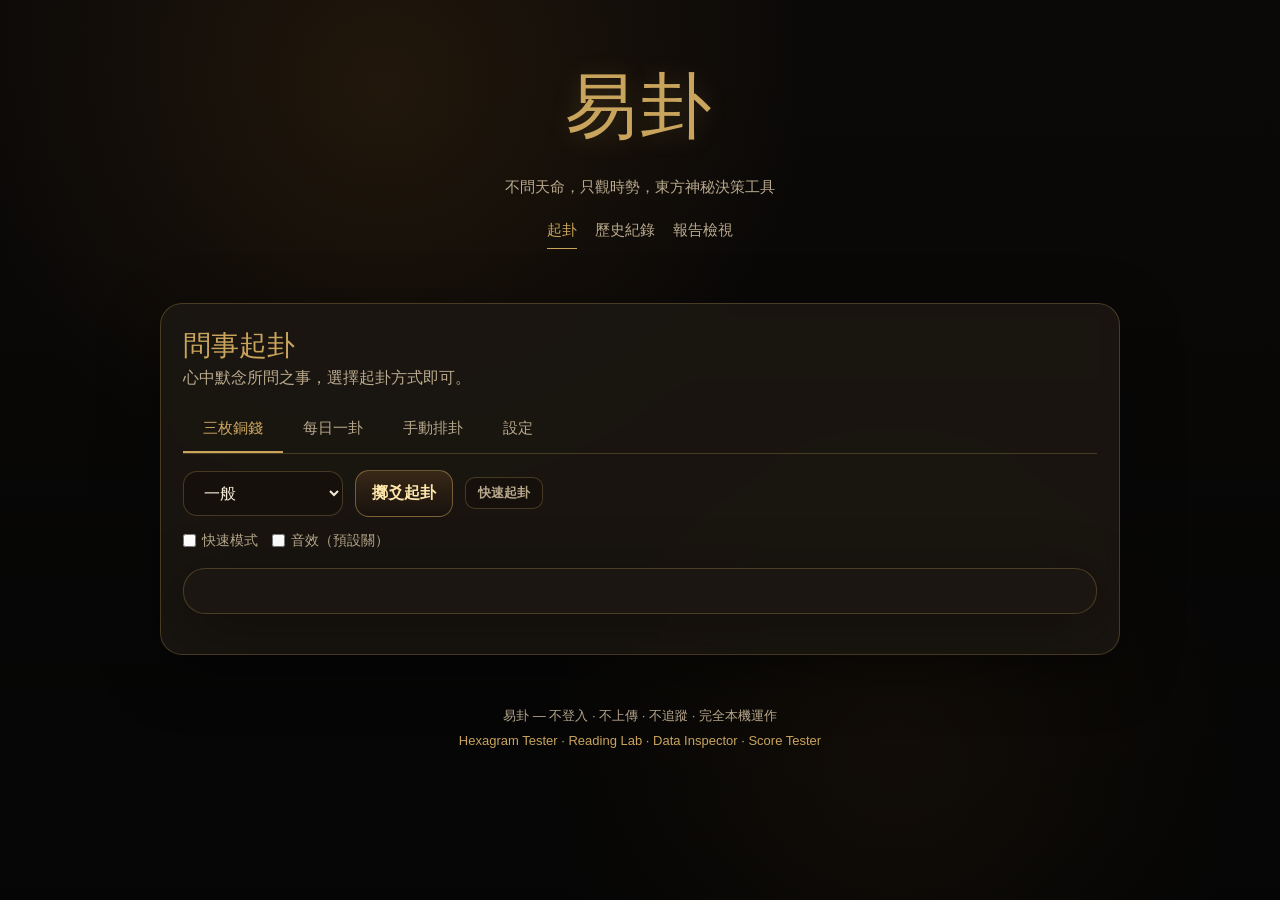
==== index.html @ 6bf77e1f "Zero1Matrix — Waves 01-05 LineCategory gold complete (1440/4608). All 7 checkers + 5 frozen hashes P" ====
<!doctype html>
<html lang="zh-Hant">
<head>
  <meta charset="utf-8">
  <meta name="viewport" content="width=device-width,initial-scale=1">
  <meta name="description" content="易卦 — 不問天命，只觀時勢，東方神秘決策工具">
  <meta name="theme-color" content="#080706">
  <title>易卦 — 易經起卦與解卦</title>
  <link rel="stylesheet" href="./src/css/app.css">
  <link rel="stylesheet" href="./src/css/coin.css">
  <link rel="manifest" href="./manifest.webmanifest">
</head>
<body>
  <header>
    <div class="logo">易卦</div>
    <div class="subtitle">不問天命，只觀時勢，東方神秘決策工具</div>
    <nav>
      <a href="./index.html" class="active">起卦</a>
      <a href="./history.html">歷史紀錄</a>
      <a href="./report-viewer.html">報告檢視</a>
    </nav>
  </header>

  <main>
    <section class="card">
      <h1>問事起卦</h1>
      <p class="muted">心中默念所問之事，選擇起卦方式即可。</p>

      <div class="tabs" style="margin-top:14px">
        <div class="tab active" data-tab="tab-coin">三枚銅錢</div>
        <div class="tab" data-tab="tab-daily">每日一卦</div>
        <div class="tab" data-tab="tab-manual">手動排卦</div>
        <div class="tab" data-tab="tab-settings">設定</div>
      </div>

      <div class="tab-content active" id="tab-coin">
        <div class="controls" style="margin-top:14px">
          <select id="category"></select>
          <button id="cast">擲爻起卦</button>
          <button id="fastCast" class="secondary small">快速起卦</button>
        </div>
        <div class="setting-row">
          <label><input type="checkbox" id="fastMode"> 快速模式</label>
          <label><input type="checkbox" id="soundEnabled"> 音效（預設關）</label>
        </div>
        <section class="card" style="margin-top:16px">
          <div id="coinMount"></div>
        </section>
      </div>

      <div class="tab-content" id="tab-daily" style="display:none">
        <p class="muted" style="margin-top:12px">每日一卦是今日提醒，以當日日期作為固定種子，本日所有人看到的卦象相同。</p>
        <div class="controls" style="margin-top:14px">
          <select id="dailyCategory"></select>
          <button id="dailyCast">取得今日一卦</button>
        </div>
        <div id="dailyCoinMount" style="margin-top:12px"></div>
      </div>

      <div class="tab-content" id="tab-manual" style="display:none">
        <p class="muted" style="margin-top:12px">手動輸入六爻值（bottom-up：value[0]=初爻），6=老陰 7=少陽 8=少陰 9=老陽。</p>
        <div style="display:flex;gap:8px;flex-wrap:wrap;margin-top:12px;align-items:center">
          <label class="muted text-sm">初</label><input type="number" id="ml0" min="6" max="9" value="7" style="width:56px;text-align:center">
          <label class="muted text-sm">二</label><input type="number" id="ml1" min="6" max="9" value="7" style="width:56px;text-align:center">
          <label class="muted text-sm">三</label><input type="number" id="ml2" min="6" max="9" value="7" style="width:56px;text-align:center">
          <label class="muted text-sm">四</label><input type="number" id="ml3" min="6" max="9" value="7" style="width:56px;text-align:center">
          <label class="muted text-sm">五</label><input type="number" id="ml4" min="6" max="9" value="7" style="width:56px;text-align:center">
          <label class="muted text-sm">上</label><input type="number" id="ml5" min="6" max="9" value="7" style="width:56px;text-align:center">
          <select id="manualCategory" style="min-width:120px"></select>
          <button id="manualCast">排卦</button>
        </div>
      </div>

      <div class="tab-content" id="tab-settings" style="display:none">
        <div style="margin-top:12px;display:flex;flex-direction:column;gap:12px">
          <label class="text-sm"><input type="checkbox" id="cfgFastMode"> 快速模式（跳過動畫，立即產出結果）</label>
          <label class="text-sm"><input type="checkbox" id="cfgSound"> 音效（擲爻時播放系統提示音）</label>
        </div>
        <p class="muted text-sm" style="margin-top:14px">安全聲明：易卦不做醫療診斷、不給具體投資指令、不取代法律意見、不輸出恐嚇式斷語。</p>
      </div>
    </section>

    <div id="result"></div>
  </main>

  <footer style="text-align:center;padding:32px 0;color:var(--muted);font-size:13px">
    <p>易卦 — 不登入 · 不上傳 · 不追蹤 · 完全本機運作</p>
    <p style="margin-top:4px">
      <a href="./tools/hexagram-tester.html">Hexagram Tester</a> ·
      <a href="./tools/reading-lab.html">Reading Lab</a> ·
      <a href="./tools/data-inspector.html">Data Inspector</a> ·
      <a href="./tools/score-tester.html">Score Tester</a>
    </p>
  </footer>

  <script src="./src/data/categories.data.js"></script>
  <script src="./src/data/hexagrams.data.js"></script>
  <script src="./src/data/lines.data.js"></script>
  <script src="./src/data/categoryInterpretations.data.js"></script>
  <script src="./src/data/pairInterpretations.data.js"></script>
  <script src="./src/data/templates.data.js"></script>
  <script src="./src/data/reflectionQuestions.data.js"></script>
  <script src="./src/data/lineCategoryInterpretations.data.js"></script>
  <script src="./src/data/actionSuggestions.data.js"></script>
  <script src="./src/data/riskWarnings.data.js"></script>
  <script src="./src/js/core.js"></script>
  <script src="./src/js/coin-animation.js"></script>
  <script src="./src/js/app.js"></script>

  <script>
    if ("serviceWorker" in navigator && location.protocol === "https:") {
      navigator.serviceWorker.register("./sw.js");
    }
  </script>
</body>
</html>
---- src/css/app.css ----
:root {
  --bg: #080706;
  --panel: rgba(28, 23, 18, 0.88);
  --panel2: rgba(42, 33, 25, 0.82);
  --panel3: rgba(22, 18, 14, 0.92);
  --text: #f3ead8;
  --muted: #b9a98d;
  --muted2: #8a7a63;
  --gold: #c9a45c;
  --goldBright: #e5c37a;
  --goldDim: #9a7a3f;
  --red: #9f2f24;
  --redMuted: #7a241a;
  --line: rgba(201, 164, 92, .28);
  --lineStrong: rgba(201, 164, 92, .48);
  --yin: #4a4a4a;
  --yang: #e5c37a;
  --changing: #9f2f24;
  --font-serif: "Songti TC", "Noto Serif TC", "PMingLiU", "MingLiU", serif;
  --font-sans: -apple-system, BlinkMacSystemFont, "PingFang TC", "Microsoft JhengHei", "Noto Sans TC", sans-serif;
  --font-mono: ui-monospace, SFMono-Regular, Menlo, Consolas, monospace;
}
* { box-sizing: border-box; margin: 0; padding: 0; }
html { scroll-behavior: smooth; }
::-webkit-scrollbar { width: 8px; height: 8px; }
::-webkit-scrollbar-track { background: #0b0908; }
::-webkit-scrollbar-thumb { background: var(--line); border-radius: 4px; }
::-webkit-scrollbar-thumb:hover { background: var(--lineStrong); }
* {
  scrollbar-width: thin;
  scrollbar-color: var(--line) #0b0908;
}
body {
  background:
    radial-gradient(circle at 30% 10%, rgba(154, 98, 31, .16), transparent 35%),
    radial-gradient(circle at 70% 85%, rgba(154, 98, 31, .08), transparent 30%),
    linear-gradient(180deg, #0b0908, #050505);
  color: var(--text);
  font-family: var(--font-sans);
  min-height: 100vh;
  line-height: 1.65;
}
header, main, footer {
  width: min(960px, calc(100% - 32px));
  margin: 0 auto;
}
header {
  padding: 48px 0 24px;
  text-align: center;
}
.logo {
  font-family: var(--font-serif);
  font-size: clamp(36px, 7vw, 72px);
  letter-spacing: .04em;
  color: var(--gold);
  text-shadow: 0 2px 24px rgba(201, 164, 92, .22);
}
.subtitle { color: var(--muted); margin-top: 8px; font-size: 15px; }

a { color: var(--gold); text-decoration: none; }
a:hover { color: var(--goldBright); }

.card {
  border: 1px solid var(--line);
  background: var(--panel);
  border-radius: 22px;
  padding: 22px;
  margin: 18px 0;
  box-shadow: 0 16px 60px rgba(0, 0, 0, .35);
  backdrop-filter: blur(8px);
}
.card-header {
  display: flex;
  align-items: center;
  justify-content: space-between;
  margin-bottom: 12px;
}
.card-header h2, .card-header h3 { margin: 0; padding: 0; }

h1, h2, h3, h4 {
  font-family: var(--font-serif);
  font-weight: 500;
  color: var(--gold);
  line-height: 1.4;
}
h1 { font-size: 28px; }
h2 { font-size: 24px; }
h3 { font-size: 20px; }

button, select, input, textarea {
  background: #15100c;
  color: var(--text);
  border: 1px solid var(--line);
  border-radius: 14px;
  padding: 12px 16px;
  font-size: 16px;
  font-family: inherit;
  transition: all .2s;
}
button {
  cursor: pointer;
  background: linear-gradient(180deg, #382817, #17110d);
  color: #ffe7ab;
  border-color: var(--lineStrong);
  font-weight: 600;
}
button:hover { filter: brightness(1.15); }
button:active { filter: brightness(.9); transform: translateY(1px); }
button:disabled {
  opacity: .45;
  cursor: not-allowed;
  filter: none;
  transform: none;
}
button.secondary {
  background: #15100c;
  color: var(--muted);
  border-color: var(--line);
}
button.danger {
  background: linear-gradient(180deg, #5a1a14, #2a0a08);
  color: #f5a09a;
  border-color: var(--red);
}
button.small {
  padding: 6px 12px;
  font-size: 13px;
  border-radius: 10px;
}

select {
  cursor: pointer;
  min-width: 160px;
}
select option {
  background: #15100c;
  color: var(--text);
}
.controls {
  display: flex;
  gap: 12px;
  flex-wrap: wrap;
  align-items: center;
}

.score-grid {
  display: grid;
  grid-template-columns: repeat(3, 1fr);
  gap: 14px;
}
.score {
  padding: 14px;
  border: 1px solid var(--line);
  border-radius: 16px;
  background: var(--panel2);
  text-align: center;
}
.score span { display: block; color: var(--muted); font-size: 13px; margin-bottom: 4px; }
.score b {
  font-family: var(--font-mono);
  font-size: 28px;
  color: var(--gold);
  font-weight: 500;
}
.score-bar {
  height: 4px;
  border-radius: 2px;
  background: var(--line);
  margin-top: 8px;
  overflow: hidden;
}
.score-bar-fill {
  height: 100%;
  border-radius: 2px;
  background: var(--gold);
  transition: width .6s ease;
}

pre, .pre-wrap {
  white-space: pre-wrap;
  font-family: var(--font-serif);
  line-height: 1.8;
  font-size: 15px;
}
.muted { color: var(--muted); }
.text-red { color: var(--red); }
.text-gold { color: var(--gold); }
.text-sm { font-size: 13px; }

.line-name {
  color: var(--gold);
  font-family: var(--font-serif);
  font-weight: 500;
}
.line-changing {
  color: var(--red);
  font-weight: 600;
}

.hexagram-display {
  display: flex;
  flex-direction: column;
  align-items: center;
  gap: 6px;
  padding: 16px 0;
}
.hexagram-line {
  display: flex;
  align-items: center;
  gap: 12px;
  font-family: var(--font-serif);
  font-size: 16px;
}
.hexagram-line-bar {
  height: 8px;
  border-radius: 4px;
}
.hexagram-line-bar.yang {
  width: 80px;
  background: var(--yang);
}
.hexagram-line-bar.yin {
  display: flex;
  gap: 6px;
}
.hexagram-line-bar.yin span {
  width: 34px;
  height: 8px;
  border-radius: 4px;
  background: var(--yin);
}
.hexagram-line-bar.changing {
  box-shadow: 0 0 12px rgba(159, 47, 36, .6);
}
.line-label {
  font-size: 13px;
  color: var(--muted);
  width: 40px;
  text-align: right;
}
.line-arrow {
  color: var(--gold);
  font-size: 14px;
  width: 24px;
  text-align: center;
}

.hexagram-badges {
  display: flex;
  gap: 8px;
  flex-wrap: wrap;
  margin-top: 8px;
}
.badge {
  display: inline-block;
  padding: 4px 12px;
  border-radius: 12px;
  font-size: 13px;
  background: var(--panel2);
  border: 1px solid var(--line);
  color: var(--muted);
}
.badge.changing { border-color: var(--red); color: var(--red); }

.toggle-section {
  border-top: 1px solid var(--line);
  margin-top: 18px;
  padding-top: 14px;
}
.toggle-btn {
  background: none;
  border: 1px solid var(--line);
  color: var(--muted);
  padding: 8px 16px;
  border-radius: 12px;
  font-size: 14px;
  cursor: pointer;
  width: 100%;
  text-align: left;
}
.toggle-btn:hover { color: var(--gold); border-color: var(--lineStrong); }
.toggle-content { display: none; margin-top: 12px; }
.toggle-content.open { display: block; }

.tabs {
  display: flex;
  gap: 0;
  border-bottom: 1px solid var(--line);
  margin-bottom: 16px;
}
.tab {
  padding: 10px 20px;
  cursor: pointer;
  color: var(--muted);
  border-bottom: 2px solid transparent;
  transition: all .2s;
  font-size: 15px;
}
.tab:hover { color: var(--gold); }
.tab.active { color: var(--gold); border-bottom-color: var(--gold); }

nav {
  display: flex;
  gap: 18px;
  justify-content: center;
  flex-wrap: wrap;
  margin: 12px 0;
}
nav a {
  font-size: 15px;
  padding: 6px 0;
  border-bottom: 1px solid transparent;
  transition: all .2s;
  color: var(--muted);
}
nav a:hover, nav a.active {
  color: var(--gold);
  border-bottom-color: var(--gold);
}

.history-item {
  border: 1px solid var(--line);
  border-radius: 16px;
  padding: 16px;
  margin: 12px 0;
  background: var(--panel2);
  cursor: pointer;
  transition: all .2s;
}
.history-item:hover { border-color: var(--lineStrong); }
.history-item .meta {
  display: flex;
  gap: 16px;
  flex-wrap: wrap;
  font-size: 13px;
  color: var(--muted);
  margin-top: 8px;
}
.history-item .hex-symbol {
  font-size: 32px;
  color: var(--gold);
  font-family: var(--font-serif);
}

.filter-bar {
  display: flex;
  gap: 10px;
  flex-wrap: wrap;
  align-items: center;
  margin-bottom: 16px;
}
.filter-bar input {
  flex: 1;
  min-width: 180px;
}

.separator {
  border: none;
  border-top: 1px solid var(--line);
  margin: 18px 0;
}

.pagination {
  display: flex;
  gap: 8px;
  justify-content: center;
  margin-top: 16px;
}

.modal-overlay {
  display: none;
  position: fixed;
  top: 0; left: 0; right: 0; bottom: 0;
  background: rgba(0, 0, 0, .75);
  z-index: 1000;
  align-items: center;
  justify-content: center;
}
.modal-overlay.open {
  display: flex;
}
.modal {
  background: var(--panel3);
  border: 1px solid var(--lineStrong);
  border-radius: 22px;
  padding: 28px;
  max-width: 600px;
  width: calc(100% - 32px);
  max-height: 80vh;
  overflow-y: auto;
  box-shadow: 0 24px 80px rgba(0, 0, 0, .6);
}

.toast {
  position: fixed;
  bottom: 24px;
  left: 50%;
  transform: translateX(-50%);
  z-index: 2000;
  background: var(--panel3);
  border: 1px solid var(--line);
  border-radius: 14px;
  padding: 12px 24px;
  font-size: 14px;
  opacity: 0;
  transition: opacity .3s;
  pointer-events: none;
}
.toast.show { opacity: 1; }

.coin-animation {
  display: flex;
  gap: 16px;
  justify-content: center;
  align-items: center;
  min-height: 120px;
  margin: 16px 0;
}
.coin {
  width: 80px;
  height: 80px;
  position: relative;
  transition: transform .4s ease;
  cursor: default;
}
.coin.flipping {
  animation: coinFlip .6s ease-in-out;
}
.coin img {
  width: 100%;
  height: 100%;
  object-fit: contain;
}
@keyframes coinFlip {
  0% { transform: rotateY(0deg); }
  50% { transform: rotateY(180deg) scale(1.1); }
  100% { transform: rotateY(360deg); }
}

@media (max-width: 640px) {
  .score-grid { grid-template-columns: 1fr 1fr; }
  .coin { width: 60px; height: 60px; }
  .hexagram-line-bar.yang { width: 60px; }
  .hexagram-line-bar.yin span { width: 24px; }
  h1 { font-size: 22px; }
  h2 { font-size: 20px; }
  h3 { font-size: 17px; }
}

@media print {
  body { background: white; color: #222; }
  .card { border-color: #ccc; box-shadow: none; background: white; }
  .score { border-color: #ccc; }
  button, select { display: none; }
  nav { display: none; }
  .coin-animation { display: none; }
}

@media (prefers-reduced-motion: reduce) {
  *, *::before, *::after {
    animation-duration: 0.01ms !important;
    animation-iteration-count: 1 !important;
    transition-duration: 0.01ms !important;
  }
}
---- src/css/coin.css ----
.coin-stage {
  position: relative;
  display: grid;
  place-items: center;
  min-height: 260px;
  overflow: hidden;
  border: 1px solid var(--line);
  border-radius: 24px;
  background:
    radial-gradient(circle at 50% 20%, rgba(201,164,92,.12), transparent 38%),
    rgba(10, 8, 7, .55);
}
.coin-row {
  display: flex;
  gap: 28px;
  align-items: center;
  justify-content: center;
  perspective: 900px;
  width: 100%;
}
.coin {
  width: clamp(72px, 18vw, 128px);
  aspect-ratio: 1;
  position: relative;
  transform-style: preserve-3d;
  filter: drop-shadow(0 18px 18px rgba(0,0,0,.45));
}
.coin-face {
  position: absolute;
  inset: 0;
  border-radius: 50%;
  backface-visibility: hidden;
  background-size: contain;
  background-position: center;
  background-repeat: no-repeat;
}
.coin-front { background-image: url("../assets/coins/coin-front.svg"); }
.coin-back { background-image: url("../assets/coins/coin-back.svg"); transform: rotateY(180deg); }
.coin.throwing { animation: coinThrow 1150ms cubic-bezier(.19,.75,.23,1) both; }
.coin.throwing:nth-child(2) { animation-delay: 90ms; }
.coin.throwing:nth-child(3) { animation-delay: 180ms; }
.coin.settle-head { transform: rotateY(0deg) translateY(0); }
.coin.settle-tail { transform: rotateY(180deg) translateY(0); }
@keyframes coinThrow {
  0% { transform: translateY(72px) rotateX(0) rotateY(0) rotateZ(0) scale(.92); }
  28% { transform: translateY(-92px) rotateX(420deg) rotateY(260deg) rotateZ(14deg) scale(1.05); }
  72% { transform: translateY(18px) rotateX(880deg) rotateY(720deg) rotateZ(-10deg) scale(1); }
  86% { transform: translateY(-10px) rotateX(960deg) rotateY(780deg) rotateZ(4deg) scale(1.01); }
  100% { transform: translateY(0) rotateX(1080deg) rotateY(900deg) rotateZ(0) scale(1); }
}
.cast-log {
  display: grid;
  gap: 8px;
  margin-top: 16px;
}
.cast-line {
  display: flex;
  justify-content: space-between;
  gap: 12px;
  padding: 10px 12px;
  border: 1px solid var(--line);
  border-radius: 14px;
  background: rgba(255,255,255,.03);
}
.setting-row {
  display: flex;
  gap: 14px;
  flex-wrap: wrap;
  color: var(--muted);
  font-size: 14px;
  margin-top: 12px;
}
.setting-row label { display: inline-flex; align-items: center; gap: 6px; }
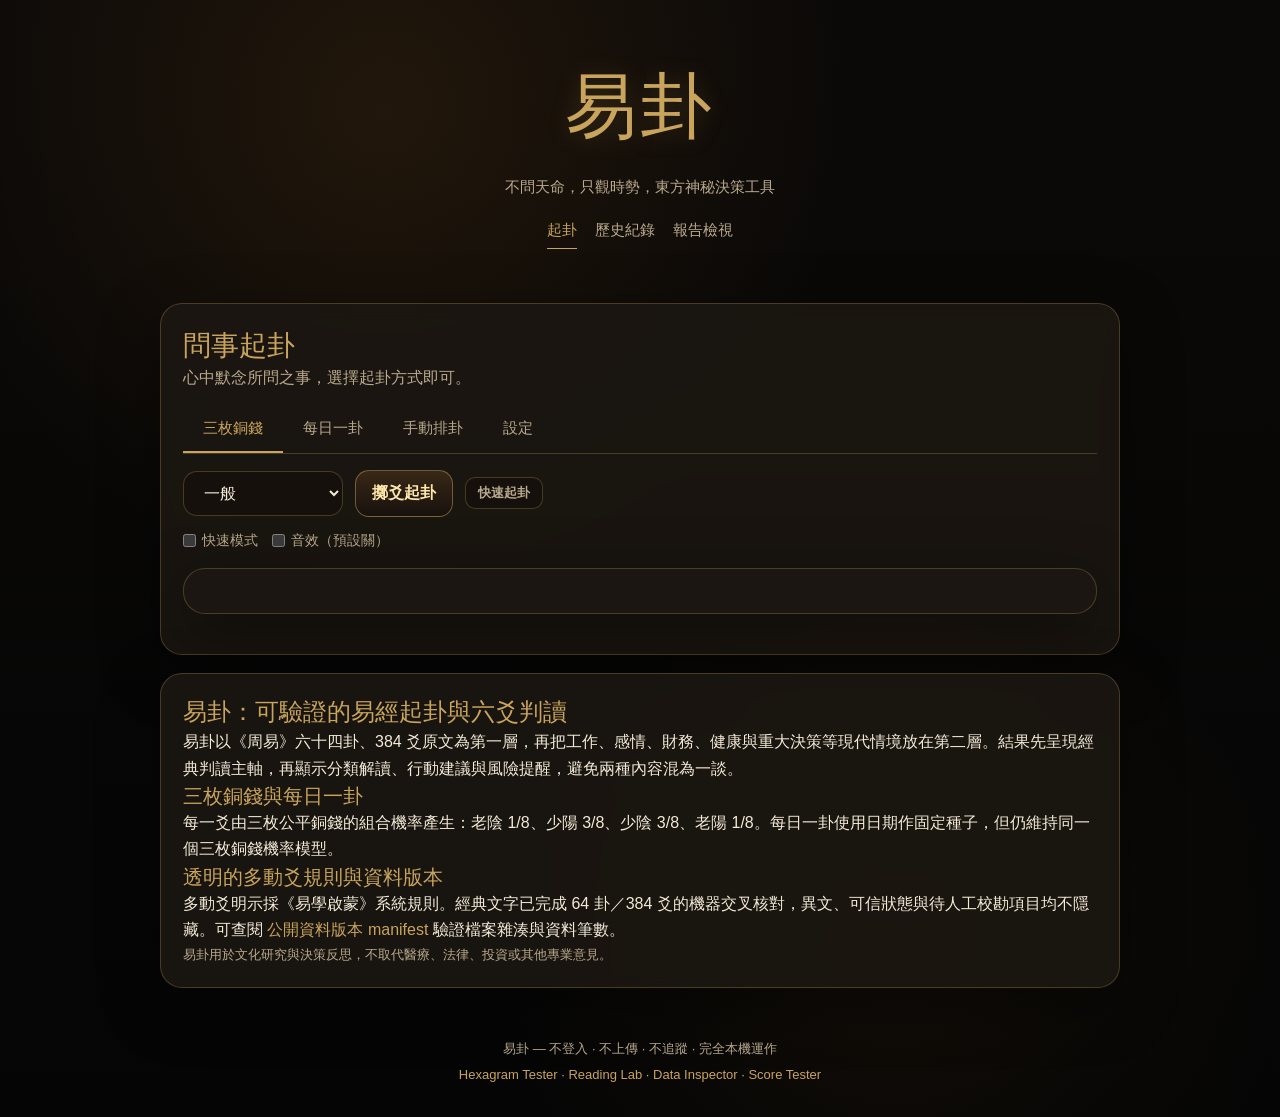
==== commit 63a60f94: "feat: 完成易卦準確性資料層與公開驗證" ====
--- a/index.html
+++ b/index.html
@@ -3,12 +3,58 @@
 <head>
   <meta charset="utf-8">
   <meta name="viewport" content="width=device-width,initial-scale=1">
-  <meta name="description" content="易卦 — 不問天命，只觀時勢，東方神秘決策工具">
+  <meta name="description" content="易卦是繁體中文易經起卦與決策反思工具，依三枚銅錢機率產生六爻，以經典卦爻辭為底、多動爻規則為主，提供十二類現代情境解讀。">
+  <meta name="robots" content="index,follow,max-image-preview:large,max-snippet:-1,max-video-preview:-1">
+  <meta name="keywords" content="易經,易卦,起卦,三枚銅錢,六十四卦,六爻,動爻,卦辭,爻辭,周易">
+  <meta name="application-name" content="易卦">
+  <meta name="apple-mobile-web-app-title" content="易卦">
+  <meta name="color-scheme" content="dark">
   <meta name="theme-color" content="#080706">
-  <title>易卦 — 易經起卦與解卦</title>
+  <meta property="og:type" content="website">
+  <meta property="og:locale" content="zh_TW">
+  <meta property="og:site_name" content="易卦">
+  <meta property="og:title" content="易卦｜易經三枚銅錢起卦與六爻解讀">
+  <meta property="og:description" content="經典卦爻辭為底，現代應用為第二層；支援三枚銅錢、每日一卦、多動爻判讀與本機離線使用。">
+  <meta property="og:url" content="https://donma.github.io/YiGua/">
+  <meta name="twitter:card" content="summary">
+  <meta name="twitter:title" content="易卦｜易經三枚銅錢起卦與六爻解讀">
+  <meta name="twitter:description" content="經典忠實為底、現代應用為第二層的繁體中文易經起卦工具。">
+  <title>易卦｜易經三枚銅錢起卦、六十四卦與動爻解讀</title>
+  <link rel="canonical" href="https://donma.github.io/YiGua/">
+  <link rel="alternate" hreflang="zh-Hant" href="https://donma.github.io/YiGua/">
   <link rel="stylesheet" href="./src/css/app.css">
   <link rel="stylesheet" href="./src/css/coin.css">
   <link rel="manifest" href="./manifest.webmanifest">
+  <link rel="icon" href="./favicon.svg" type="image/svg+xml" sizes="any">
+  <link rel="shortcut icon" href="./favicon.svg" type="image/svg+xml">
+  <script type="application/ld+json">
+  {
+    "@context": "https://schema.org",
+    "@graph": [
+      {
+        "@type": "WebSite",
+        "@id": "https://donma.github.io/YiGua/#website",
+        "url": "https://donma.github.io/YiGua/",
+        "name": "易卦",
+        "alternateName": "易經起卦與六爻解讀",
+        "description": "以經典卦爻辭為底、現代應用為第二層的繁體中文易經起卦工具。",
+        "inLanguage": "zh-Hant"
+      },
+      {
+        "@type": "WebApplication",
+        "@id": "https://donma.github.io/YiGua/#app",
+        "url": "https://donma.github.io/YiGua/",
+        "name": "易卦",
+        "applicationCategory": "LifestyleApplication",
+        "operatingSystem": "Any",
+        "browserRequirements": "Requires JavaScript; works offline after installation",
+        "isAccessibleForFree": true,
+        "inLanguage": "zh-Hant",
+        "description": "支援三枚銅錢、每日一卦、手動排卦、六十四卦與多動爻判讀的本機優先工具。"
+      }
+    ]
+  }
+  </script>
 </head>
 <body>
   <header>
@@ -81,6 +127,16 @@
     </section>
 
     <div id="result"></div>
+
+    <section class="card project-intro" aria-labelledby="about-yigua">
+      <h2 id="about-yigua">易卦：可驗證的易經起卦與六爻判讀</h2>
+      <p>易卦以《周易》六十四卦、384 爻原文為第一層，再把工作、感情、財務、健康與重大決策等現代情境放在第二層。結果先呈現經典判讀主軸，再顯示分類解讀、行動建議與風險提醒，避免兩種內容混為一談。</p>
+      <h3>三枚銅錢與每日一卦</h3>
+      <p>每一爻由三枚公平銅錢的組合機率產生：老陰 1/8、少陽 3/8、少陰 3/8、老陽 1/8。每日一卦使用日期作固定種子，但仍維持同一個三枚銅錢機率模型。</p>
+      <h3>透明的多動爻規則與資料版本</h3>
+      <p>多動爻明示採《易學啟蒙》系統規則。經典文字已完成 64 卦／384 爻的機器交叉核對，異文、可信狀態與待人工校勘項目均不隱藏。可查閱 <a href="./data-release-manifest.json">公開資料版本 manifest</a> 驗證檔案雜湊與資料筆數。</p>
+      <p class="muted text-sm">易卦用於文化研究與決策反思，不取代醫療、法律、投資或其他專業意見。</p>
+    </section>
   </main>
 
   <footer style="text-align:center;padding:32px 0;color:var(--muted);font-size:13px">
@@ -103,14 +159,13 @@
   <script src="./src/data/lineCategoryInterpretations.data.js"></script>
   <script src="./src/data/actionSuggestions.data.js"></script>
   <script src="./src/data/riskWarnings.data.js"></script>
+  <script src="./src/data/verificationPolicy.data.js"></script>
+  <script src="./src/data/interpretationMethod.data.js"></script>
+  <script src="./src/data/classicCanon.data.js"></script>
+  <script src="./src/data/classicTextVariants.data.js"></script>
   <script src="./src/js/core.js"></script>
   <script src="./src/js/coin-animation.js"></script>
   <script src="./src/js/app.js"></script>
-
-  <script>
-    if ("serviceWorker" in navigator && location.protocol === "https:") {
-      navigator.serviceWorker.register("./sw.js");
-    }
-  </script>
+  <script src="./src/js/pwa.js"></script>
 </body>
 </html>
--- a/src/css/app.css
+++ b/src/css/app.css
@@ -245,6 +245,19 @@
   text-align: center;
 }
 
+.moving-line-list { display: grid; gap: 14px; margin-top: 12px; }
+.moving-line-card { border: 1px solid var(--line); background: rgba(8, 7, 6, .38); border-radius: 14px; padding: 16px; }
+.moving-line-card h4 { color: var(--gold); font-family: var(--font-serif); margin-bottom: 8px; }
+.moving-line-section { border-top: 1px solid var(--line); margin-top: 12px; padding-top: 10px; }
+.moving-line-section b { color: var(--gold); }
+.moving-line-section p { margin-top: 5px; }
+.moving-line-section.advice b { color: var(--goldBright); }
+.moving-line-section.warning b { color: var(--redMuted); }
+.moving-line-basis { display: flex; gap: 6px; flex-wrap: wrap; align-items: center; margin-top: 12px; }
+.moving-line-basis > span:first-child { color: var(--muted); font-size: 13px; margin-right: 2px; }
+.line-score-adjust { display: flex; flex-wrap: wrap; gap: 6px; margin-top: 10px; }
+.line-score-chip { border: 1px solid var(--line); border-radius: 999px; color: var(--muted); font-size: 12px; padding: 2px 8px; }
+
 .hexagram-badges {
   display: flex;
   gap: 8px;
@@ -463,3 +476,29 @@
     transition-duration: 0.01ms !important;
   }
 }
+
+.classic-layer {
+  border-color: rgba(201, 164, 92, .5);
+  background: linear-gradient(145deg, rgba(201, 164, 92, .09), var(--panel2));
+}
+
+.classic-focus-list {
+  margin: 14px 0 0;
+  padding-left: 22px;
+  display: grid;
+  gap: 8px;
+}
+
+.classic-focus-list li::marker,
+.classic-primary strong {
+  color: var(--gold);
+}
+
+.classic-layer details {
+  margin-top: 12px;
+}
+
+.classic-layer summary {
+  cursor: pointer;
+  color: var(--muted);
+}
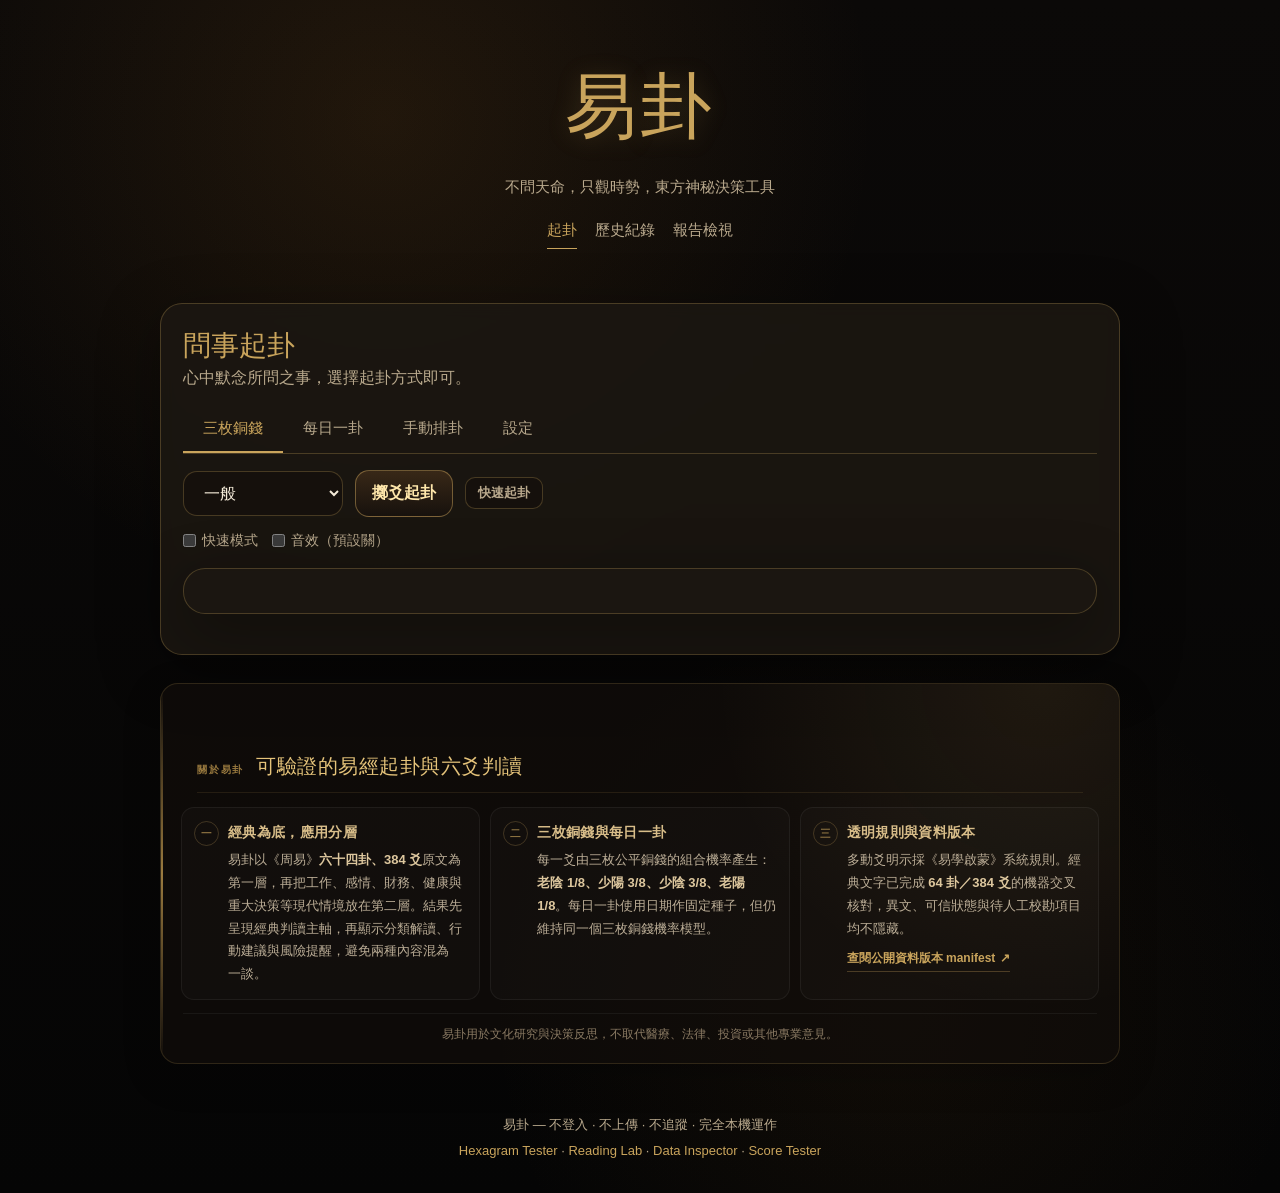
==== commit aedba961: "feat: 優化專案介紹視覺與文件" ====
--- a/index.html
+++ b/index.html
@@ -128,14 +128,40 @@
 
     <div id="result"></div>
 
-    <section class="card project-intro" aria-labelledby="about-yigua">
-      <h2 id="about-yigua">易卦：可驗證的易經起卦與六爻判讀</h2>
-      <p>易卦以《周易》六十四卦、384 爻原文為第一層，再把工作、感情、財務、健康與重大決策等現代情境放在第二層。結果先呈現經典判讀主軸，再顯示分類解讀、行動建議與風險提醒，避免兩種內容混為一談。</p>
-      <h3>三枚銅錢與每日一卦</h3>
-      <p>每一爻由三枚公平銅錢的組合機率產生：老陰 1/8、少陽 3/8、少陰 3/8、老陽 1/8。每日一卦使用日期作固定種子，但仍維持同一個三枚銅錢機率模型。</p>
-      <h3>透明的多動爻規則與資料版本</h3>
-      <p>多動爻明示採《易學啟蒙》系統規則。經典文字已完成 64 卦／384 爻的機器交叉核對，異文、可信狀態與待人工校勘項目均不隱藏。可查閱 <a href="./data-release-manifest.json">公開資料版本 manifest</a> 驗證檔案雜湊與資料筆數。</p>
-      <p class="muted text-sm">易卦用於文化研究與決策反思，不取代醫療、法律、投資或其他專業意見。</p>
+    <section class="project-intro" aria-labelledby="about-yigua">
+      <header class="project-intro-header">
+        <span class="project-intro-eyebrow">關於易卦</span>
+        <h2 id="about-yigua">可驗證的易經起卦與六爻判讀</h2>
+      </header>
+
+      <div class="project-intro-grid">
+        <article class="project-intro-item">
+          <span class="project-intro-index" aria-hidden="true">一</span>
+          <div>
+            <h3>經典為底，應用分層</h3>
+            <p>易卦以《周易》<span class="intro-stat">六十四卦、384 爻</span>原文為第一層，再把工作、感情、財務、健康與重大決策等現代情境放在第二層。結果先呈現經典判讀主軸，再顯示分類解讀、行動建議與風險提醒，避免兩種內容混為一談。</p>
+          </div>
+        </article>
+
+        <article class="project-intro-item">
+          <span class="project-intro-index" aria-hidden="true">二</span>
+          <div>
+            <h3>三枚銅錢與每日一卦</h3>
+            <p>每一爻由三枚公平銅錢的組合機率產生：<span class="intro-stat">老陰 1/8、少陽 3/8、少陰 3/8、老陽 1/8</span>。每日一卦使用日期作固定種子，但仍維持同一個三枚銅錢機率模型。</p>
+          </div>
+        </article>
+
+        <article class="project-intro-item">
+          <span class="project-intro-index" aria-hidden="true">三</span>
+          <div>
+            <h3>透明規則與資料版本</h3>
+            <p>多動爻明示採《易學啟蒙》系統規則。經典文字已完成 <span class="intro-stat">64 卦／384 爻</span>的機器交叉核對，異文、可信狀態與待人工校勘項目均不隱藏。</p>
+            <a class="manifest-link" href="./data-release-manifest.json">查閱公開資料版本 manifest <span aria-hidden="true">↗</span></a>
+          </div>
+        </article>
+      </div>
+
+      <p class="project-intro-note">易卦用於文化研究與決策反思，不取代醫療、法律、投資或其他專業意見。</p>
     </section>
   </main>
 
--- a/src/css/app.css
+++ b/src/css/app.css
@@ -502,3 +502,144 @@
   cursor: pointer;
   color: var(--muted);
 }
+
+.project-intro {
+  position: relative;
+  overflow: hidden;
+  margin: 28px 0 18px;
+  padding: 20px;
+  border: 1px solid rgba(201, 164, 92, .18);
+  border-radius: 18px;
+  background:
+    radial-gradient(circle at 92% 0%, rgba(201, 164, 92, .09), transparent 34%),
+    rgba(18, 14, 11, .68);
+  box-shadow: 0 12px 38px rgba(0, 0, 0, .2);
+}
+
+.project-intro::before {
+  content: "";
+  position: absolute;
+  inset: 0 auto 0 0;
+  width: 2px;
+  background: linear-gradient(180deg, transparent, var(--goldDim), transparent);
+}
+
+.project-intro-header {
+  display: flex;
+  align-items: baseline;
+  gap: 12px;
+  margin-bottom: 14px;
+  padding-bottom: 12px;
+  border-bottom: 1px solid rgba(201, 164, 92, .12);
+}
+
+.project-intro-eyebrow {
+  flex: 0 0 auto;
+  color: var(--goldDim);
+  font-size: 10px;
+  font-weight: 700;
+  letter-spacing: .18em;
+}
+
+.project-intro h2 {
+  color: var(--goldBright);
+  font-size: clamp(17px, 2.2vw, 20px);
+  letter-spacing: .025em;
+}
+
+.project-intro-grid {
+  display: grid;
+  grid-template-columns: repeat(3, 1fr);
+  gap: 10px;
+}
+
+.project-intro-item {
+  display: grid;
+  grid-template-columns: 25px 1fr;
+  gap: 9px;
+  min-width: 0;
+  padding: 13px 12px;
+  border: 1px solid rgba(255, 255, 255, .055);
+  border-radius: 13px;
+  background: rgba(255, 255, 255, .018);
+  transition: border-color .2s ease, background .2s ease, transform .2s ease;
+}
+
+.project-intro-item:hover {
+  border-color: rgba(201, 164, 92, .22);
+  background: rgba(201, 164, 92, .035);
+  transform: translateY(-1px);
+}
+
+.project-intro-index {
+  display: grid;
+  place-items: center;
+  width: 25px;
+  height: 25px;
+  border: 1px solid rgba(201, 164, 92, .26);
+  border-radius: 50%;
+  color: var(--gold);
+  font-family: var(--font-serif);
+  font-size: 11px;
+  line-height: 1;
+}
+
+.project-intro h3 {
+  margin: 2px 0 7px;
+  color: #d8bd89;
+  font-family: var(--font-sans);
+  font-size: 14px;
+  font-weight: 650;
+  letter-spacing: .025em;
+}
+
+.project-intro-item p {
+  color: #bcae97;
+  font-size: 13px;
+  line-height: 1.75;
+  text-wrap: pretty;
+}
+
+.intro-stat {
+  color: #ddc79e;
+  font-weight: 600;
+}
+
+.manifest-link {
+  display: inline-flex;
+  align-items: center;
+  gap: 5px;
+  margin-top: 9px;
+  padding-bottom: 2px;
+  border-bottom: 1px solid rgba(201, 164, 92, .3);
+  color: var(--gold);
+  font-size: 12px;
+  font-weight: 600;
+}
+
+.manifest-link:hover {
+  border-bottom-color: var(--goldBright);
+}
+
+.project-intro-note {
+  margin: 13px 2px 0;
+  padding-top: 11px;
+  border-top: 1px solid rgba(255, 255, 255, .05);
+  color: var(--muted2);
+  font-size: 11.5px;
+  line-height: 1.6;
+  text-align: center;
+}
+
+@media (max-width: 760px) {
+  .project-intro-grid { grid-template-columns: 1fr; }
+  .project-intro-item { padding: 12px; }
+}
+
+@media (max-width: 480px) {
+  .project-intro { padding: 16px 14px; }
+  .project-intro-header { display: block; }
+  .project-intro-eyebrow { display: block; margin-bottom: 5px; }
+  .project-intro h2 { font-size: 17px; }
+  .project-intro-item p { font-size: 12.5px; }
+}
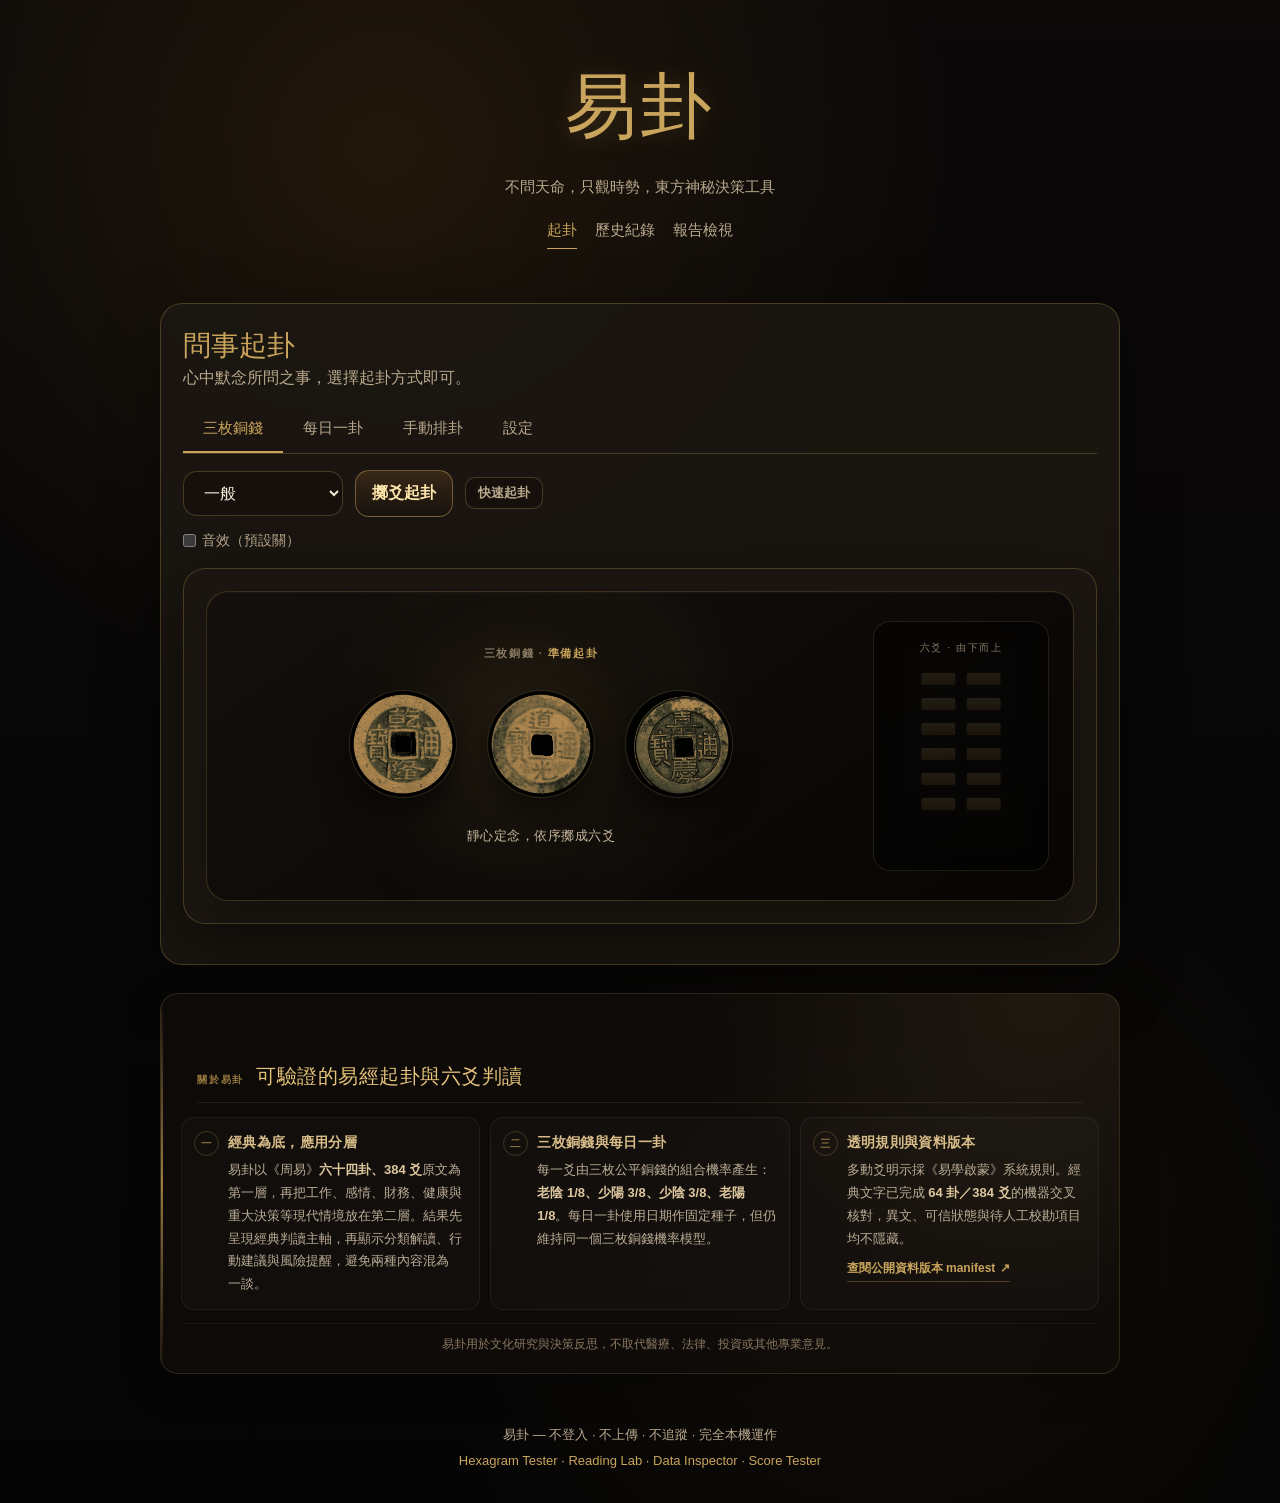
==== commit 3baa568b: "fix: normalize casting speed and remove stage ring" ====
--- a/index.html
+++ b/index.html
@@ -86,7 +86,6 @@
           <button id="fastCast" class="secondary small">快速起卦</button>
         </div>
         <div class="setting-row">
-          <label><input type="checkbox" id="fastMode"> 快速模式</label>
           <label><input type="checkbox" id="soundEnabled"> 音效（預設關）</label>
         </div>
         <section class="card" style="margin-top:16px">
@@ -119,7 +118,6 @@
 
       <div class="tab-content" id="tab-settings" style="display:none">
         <div style="margin-top:12px;display:flex;flex-direction:column;gap:12px">
-          <label class="text-sm"><input type="checkbox" id="cfgFastMode"> 快速模式（跳過動畫，立即產出結果）</label>
           <label class="text-sm"><input type="checkbox" id="cfgSound"> 音效（擲爻時播放系統提示音）</label>
         </div>
         <p class="muted text-sm" style="margin-top:14px">安全聲明：易卦不做醫療診斷、不給具體投資指令、不取代法律意見、不輸出恐嚇式斷語。</p>
--- a/src/css/coin.css
+++ b/src/css/coin.css
@@ -1,73 +1,283 @@
 .coin-stage {
   position: relative;
   display: grid;
-  place-items: center;
-  min-height: 260px;
+  grid-template-columns: minmax(0, 1fr) 176px;
+  gap: 22px;
+  align-items: center;
+  min-height: 310px;
   overflow: hidden;
-  border: 1px solid var(--line);
-  border-radius: 24px;
+  padding: 24px;
+  border: 1px solid rgba(201, 164, 92, .24);
+  border-radius: 22px;
   background:
-    radial-gradient(circle at 50% 20%, rgba(201,164,92,.12), transparent 38%),
-    rgba(10, 8, 7, .55);
-}
+    radial-gradient(circle at 38% 42%, rgba(201, 164, 92, .11), transparent 38%),
+    linear-gradient(145deg, rgba(20, 16, 12, .96), rgba(7, 6, 5, .98));
+  box-shadow: inset 0 1px rgba(255, 255, 255, .025), 0 20px 52px rgba(0, 0, 0, .28);
+}
+
+.ink-wash {
+  position: absolute;
+  width: 360px;
+  aspect-ratio: 1;
+  left: 34%;
+  top: 50%;
+  border-radius: 48% 52% 45% 55%;
+  background: radial-gradient(circle, rgba(114, 75, 34, .11), rgba(5, 4, 3, .5) 56%, transparent 70%);
+  filter: blur(12px);
+  opacity: .42;
+  transform: translate(-50%, -50%) rotate(-8deg);
+  pointer-events: none;
+}
+
+.coin-stage.is-casting .ink-wash { animation: inkBreathe 720ms ease-out; }
+.coin-stage.is-complete .ink-wash { animation: inkComplete 900ms ease-out both; }
+
+.casting-main {
+  position: relative;
+  z-index: 1;
+  min-width: 0;
+  text-align: center;
+}
+
+.ritual-kicker {
+  margin-bottom: 28px;
+  color: var(--muted2);
+  font-size: 11px;
+  font-weight: 650;
+  letter-spacing: .14em;
+}
+
+.ritual-kicker strong { color: var(--gold); font-weight: 700; }
+
 .coin-row {
   display: flex;
-  gap: 28px;
   align-items: center;
   justify-content: center;
-  perspective: 900px;
+  gap: clamp(14px, 3.4vw, 30px);
   width: 100%;
-}
+  perspective: 1000px;
+}
+
 .coin {
-  width: clamp(72px, 18vw, 128px);
+  --coin-size: clamp(70px, 13vw, 108px);
+  --drift: 0px;
+  --settle-drift: 0px;
+  --shadow-drift: 0px;
+  --tilt: 0deg;
+  --face-angle: 0deg;
+  position: relative;
+  width: var(--coin-size);
+  height: var(--coin-size);
   aspect-ratio: 1;
-  position: relative;
+  flex: 0 0 var(--coin-size);
+  transform: rotateY(var(--face-angle));
   transform-style: preserve-3d;
-  filter: drop-shadow(0 18px 18px rgba(0,0,0,.45));
-}
+  filter: drop-shadow(0 15px 14px rgba(0, 0, 0, .5));
+  will-change: transform, filter;
+}
+
+.coin:nth-child(1) { --drift: -20px; --settle-drift: -7px; --shadow-drift: 6px; --tilt: -9deg; }
+.coin:nth-child(2) { --drift: 4px; --settle-drift: 2px; --shadow-drift: -1px; --tilt: 5deg; }
+.coin:nth-child(3) { --drift: 22px; --settle-drift: 8px; --shadow-drift: -7px; --tilt: 11deg; }
+
 .coin-face {
   position: absolute;
   inset: 0;
+  overflow: hidden;
   border-radius: 50%;
-  backface-visibility: hidden;
-  background-size: contain;
   background-position: center;
   background-repeat: no-repeat;
-}
-.coin-front { background-image: url("../assets/coins/coin-front.svg"); }
-.coin-back { background-image: url("../assets/coins/coin-back.svg"); transform: rotateY(180deg); }
-.coin.throwing { animation: coinThrow 1150ms cubic-bezier(.19,.75,.23,1) both; }
-.coin.throwing:nth-child(2) { animation-delay: 90ms; }
-.coin.throwing:nth-child(3) { animation-delay: 180ms; }
-.coin.settle-head { transform: rotateY(0deg) translateY(0); }
-.coin.settle-tail { transform: rotateY(180deg) translateY(0); }
-@keyframes coinThrow {
-  0% { transform: translateY(72px) rotateX(0) rotateY(0) rotateZ(0) scale(.92); }
-  28% { transform: translateY(-92px) rotateX(420deg) rotateY(260deg) rotateZ(14deg) scale(1.05); }
-  72% { transform: translateY(18px) rotateX(880deg) rotateY(720deg) rotateZ(-10deg) scale(1); }
-  86% { transform: translateY(-10px) rotateX(960deg) rotateY(780deg) rotateZ(4deg) scale(1.01); }
-  100% { transform: translateY(0) rotateX(1080deg) rotateY(900deg) rotateZ(0) scale(1); }
-}
+  background-size: cover;
+  box-shadow: inset 0 0 0 1px rgba(245, 211, 142, .18);
+}
+
+.coin:nth-child(1) .coin-face { background-image: url("../assets/coins/qianlong-front.webp"); }
+.coin:nth-child(2) .coin-face { background-image: url("../assets/coins/daoguang-front.webp"); }
+.coin:nth-child(3) .coin-face { background-image: url("../assets/coins/jiaqing-front.webp"); }
+.coin:nth-child(1).settle-tail .coin-face { background-image: url("../assets/coins/qianlong-back.webp"); }
+.coin:nth-child(2).settle-tail .coin-face { background-image: url("../assets/coins/daoguang-back.webp"); }
+.coin:nth-child(3).settle-tail .coin-face { background-image: url("../assets/coins/jiaqing-back.webp"); }
+
+.coin.throwing { animation: coinThrow 650ms cubic-bezier(.18, .72, .2, 1) both; }
+.coin.throwing:nth-child(2) { animation-delay: 35ms; }
+.coin.throwing:nth-child(3) { animation-delay: 70ms; }
+.coin.throwing:nth-child(1) .coin-face { animation: qianlongFlipFace 130ms steps(1, end) infinite; }
+.coin.throwing:nth-child(2) .coin-face { animation: daoguangFlipFace 130ms steps(1, end) infinite; }
+.coin.throwing:nth-child(3) .coin-face { animation: jiaqingFlipFace 130ms steps(1, end) infinite; }
+.coin.throwing.throw-from-tail .coin-face { animation-delay: -65ms; }
+.coin.settle-head { --face-angle: 0deg; }
+.coin.settle-tail { --face-angle: 0deg; }
+.coin.landed { animation: coinLand 190ms cubic-bezier(.2, .8, .3, 1) both; }
+
+.coin-result-label {
+  min-height: 23px;
+  margin-top: 27px;
+  color: #cbbb9f;
+  font-size: 13px;
+  letter-spacing: .035em;
+}
+
+.hex-progress {
+  position: relative;
+  z-index: 1;
+  min-height: 250px;
+  padding: 18px 16px;
+  border: 1px solid rgba(201, 164, 92, .15);
+  border-radius: 17px;
+  background: rgba(4, 4, 3, .42);
+  box-shadow: inset 0 0 28px rgba(0, 0, 0, .26);
+}
+
+.hex-progress-label {
+  display: block;
+  margin-bottom: 17px;
+  color: var(--muted2);
+  font-size: 10px;
+  letter-spacing: .16em;
+  text-align: center;
+}
+
+.hex-build {
+  display: flex;
+  flex-direction: column;
+  gap: 13px;
+  width: 110px;
+  margin: 0 auto;
+}
+
+.hex-build-line {
+  position: relative;
+  display: flex;
+  gap: 16px;
+  height: 12px;
+  opacity: .13;
+  transform: scaleX(.72);
+  transition: opacity .22s ease, transform .28s cubic-bezier(.2, .8, .2, 1);
+}
+
+.hex-build-line::after {
+  content: "";
+  position: absolute;
+  width: 5px;
+  height: 5px;
+  right: -12px;
+  top: 50%;
+  border-radius: 50%;
+  background: var(--changing);
+  box-shadow: 0 0 8px rgba(159, 47, 36, .65);
+  opacity: 0;
+  transform: translateY(-50%);
+}
+
+.hex-stroke {
+  display: block;
+  flex: 1;
+  height: 100%;
+  border-radius: 2px;
+  background: linear-gradient(180deg, #ddbd79, #a47b35);
+  box-shadow: 0 1px 7px rgba(201, 164, 92, .18);
+}
+
+.hex-build-line.yang { gap: 0; }
+.hex-build-line.yang .hex-stroke:last-child { display: none; }
+.hex-build-line.revealed { opacity: 1; transform: scaleX(1); animation: lineReveal 320ms ease-out; }
+.hex-build-line.moving::after { opacity: 1; }
+
 .cast-log {
   display: grid;
+  grid-template-columns: repeat(2, minmax(0, 1fr));
   gap: 8px;
-  margin-top: 16px;
-}
+  margin-top: 14px;
+}
+
 .cast-line {
   display: flex;
   justify-content: space-between;
   gap: 12px;
-  padding: 10px 12px;
+  padding: 9px 11px;
   border: 1px solid var(--line);
-  border-radius: 14px;
-  background: rgba(255,255,255,.03);
-}
+  border-radius: 12px;
+  background: rgba(255, 255, 255, .025);
+  color: var(--muted);
+  font-size: 12px;
+}
+
+.cast-line span:last-child { color: #d8c7a8; }
+
 .setting-row {
   display: flex;
   gap: 14px;
   flex-wrap: wrap;
+  margin-top: 12px;
   color: var(--muted);
   font-size: 14px;
-  margin-top: 12px;
 }
 .setting-row label { display: inline-flex; align-items: center; gap: 6px; }
+
+@keyframes coinThrow {
+  0% { transform: translate3d(0, 32px, 0) rotateX(0deg) rotateY(0deg) rotateZ(0deg) scale(.94); filter: drop-shadow(0 8px 7px rgba(0, 0, 0, .38)); }
+  42% { transform: translate3d(var(--drift), -82px, 32px) rotateX(390deg) rotateY(280deg) rotateZ(var(--tilt)) scale(1.06); filter: drop-shadow(var(--shadow-drift) 38px 20px rgba(0, 0, 0, .25)); }
+  78% { transform: translate3d(var(--settle-drift), -12px, 8px) rotateX(720deg) rotateY(620deg) rotateZ(0deg) scale(1.01); }
+  100% { transform: translate3d(0, 0, 0) rotateX(900deg) rotateY(720deg) rotateZ(0deg) scale(1); }
+}
+
+@keyframes coinLand {
+  0% { transform: translateY(-8px) rotateY(var(--face-angle)) scale(1.035); filter: drop-shadow(0 23px 18px rgba(0, 0, 0, .38)); }
+  58% { transform: translateY(3px) rotateY(var(--face-angle)) scale(.985); filter: drop-shadow(0 8px 8px rgba(0, 0, 0, .55)); }
+  100% { transform: translateY(0) rotateY(var(--face-angle)) scale(1); filter: drop-shadow(0 15px 14px rgba(0, 0, 0, .5)); }
+}
+
+@keyframes qianlongFlipFace {
+  0%, 49% { background-image: url("../assets/coins/qianlong-front.webp"); }
+  50%, 100% { background-image: url("../assets/coins/qianlong-back.webp"); }
+}
+
+@keyframes daoguangFlipFace {
+  0%, 49% { background-image: url("../assets/coins/daoguang-front.webp"); }
+  50%, 100% { background-image: url("../assets/coins/daoguang-back.webp"); }
+}
+
+@keyframes jiaqingFlipFace {
+  0%, 49% { background-image: url("../assets/coins/jiaqing-front.webp"); }
+  50%, 100% { background-image: url("../assets/coins/jiaqing-back.webp"); }
+}
+
+@keyframes lineReveal {
+  0% { opacity: 0; transform: scaleX(.2); filter: blur(4px); }
+  100% { opacity: 1; transform: scaleX(1); filter: blur(0); }
+}
+
+@keyframes inkBreathe {
+  0% { opacity: .18; transform: translate(-50%, -50%) rotate(-8deg) scale(.82); }
+  100% { opacity: .42; transform: translate(-50%, -50%) rotate(-3deg) scale(1.06); }
+}
+
+@keyframes inkComplete {
+  0% { opacity: .35; transform: translate(-50%, -50%) rotate(-5deg) scale(.9); }
+  55% { opacity: .7; }
+  100% { opacity: .4; transform: translate(-50%, -50%) rotate(8deg) scale(1.28); }
+}
+
+@media (max-width: 640px) {
+  .coin-stage {
+    grid-template-columns: 1fr;
+    gap: 16px;
+    min-height: 460px;
+    padding: 20px 14px;
+  }
+  .ink-wash { left: 50%; top: 31%; }
+  .ritual-kicker { margin-bottom: 24px; }
+  .coin { --coin-size: clamp(68px, 23vw, 92px); }
+  .hex-progress { min-height: 152px; padding: 13px 16px; }
+  .hex-progress-label { margin-bottom: 11px; }
+  .hex-build { gap: 8px; width: 104px; }
+  .hex-build-line { height: 8px; }
+  .coin-result-label { margin-top: 23px; }
+  .cast-log { grid-template-columns: 1fr; }
+}
+
+@media (prefers-reduced-motion: reduce) {
+  .coin.throwing, .coin.landed, .coin-stage.is-casting .ink-wash,
+  .coin-stage.is-complete .ink-wash, .hex-build-line.revealed { animation-duration: 1ms !important; }
+  .hex-build-line { transition: none; }
+}
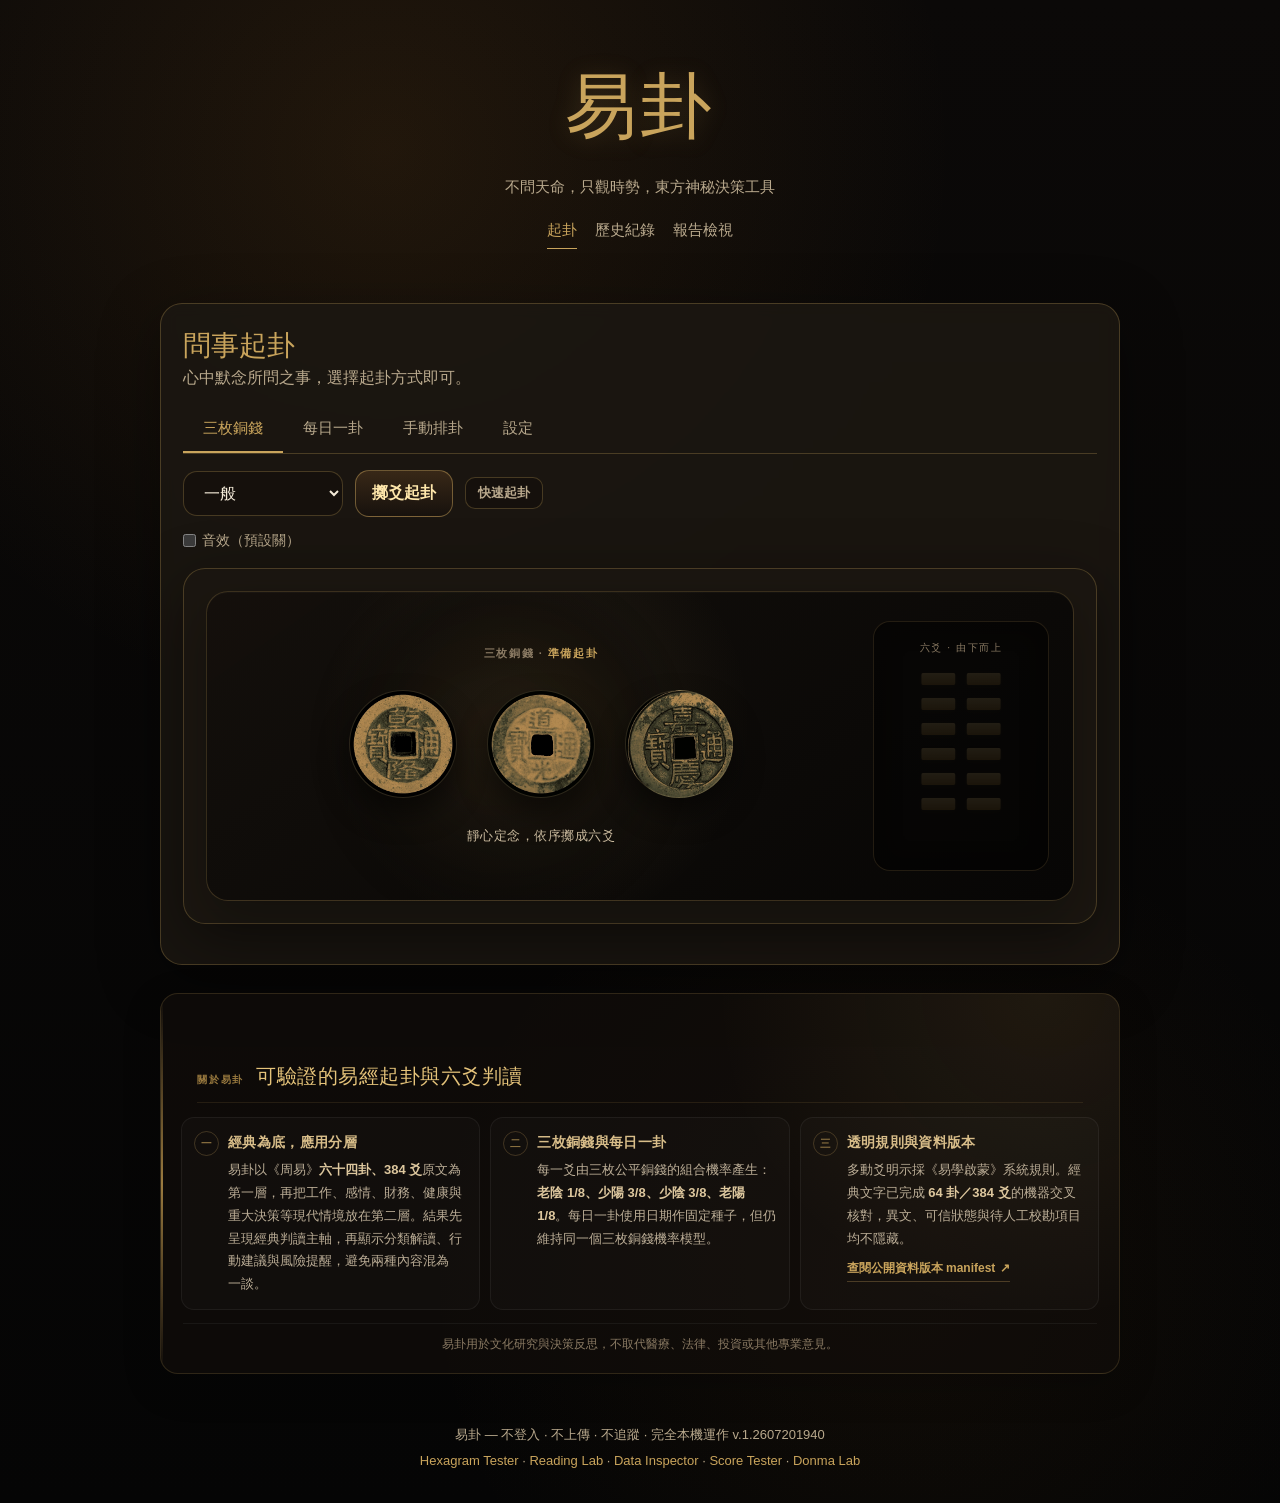
==== commit 40955e23: "chore: add footer version and Donma Lab link" ====
--- a/index.html
+++ b/index.html
@@ -164,12 +164,13 @@
   </main>
 
   <footer style="text-align:center;padding:32px 0;color:var(--muted);font-size:13px">
-    <p>易卦 — 不登入 · 不上傳 · 不追蹤 · 完全本機運作</p>
+    <p>易卦 — 不登入 · 不上傳 · 不追蹤 · 完全本機運作 v.1.2607201940</p>
     <p style="margin-top:4px">
       <a href="./tools/hexagram-tester.html">Hexagram Tester</a> ·
       <a href="./tools/reading-lab.html">Reading Lab</a> ·
       <a href="./tools/data-inspector.html">Data Inspector</a> ·
-      <a href="./tools/score-tester.html">Score Tester</a>
+      <a href="./tools/score-tester.html">Score Tester</a> ·
+      <a href="https://donmalab.com">Donma Lab</a>
     </p>
   </footer>
 
--- a/src/css/coin.css
+++ b/src/css/coin.css
@@ -93,7 +93,10 @@
 
 .coin:nth-child(1) .coin-face { background-image: url("../assets/coins/qianlong-front.webp"); }
 .coin:nth-child(2) .coin-face { background-image: url("../assets/coins/daoguang-front.webp"); }
-.coin:nth-child(3) .coin-face { background-image: url("../assets/coins/jiaqing-front.webp"); }
+.coin:nth-child(3) .coin-face {
+  background-image: url("../assets/coins/jiaqing-front.webp");
+  background-size: 114%;
+}
 .coin:nth-child(1).settle-tail .coin-face { background-image: url("../assets/coins/qianlong-back.webp"); }
 .coin:nth-child(2).settle-tail .coin-face { background-image: url("../assets/coins/daoguang-back.webp"); }
 .coin:nth-child(3).settle-tail .coin-face { background-image: url("../assets/coins/jiaqing-back.webp"); }
